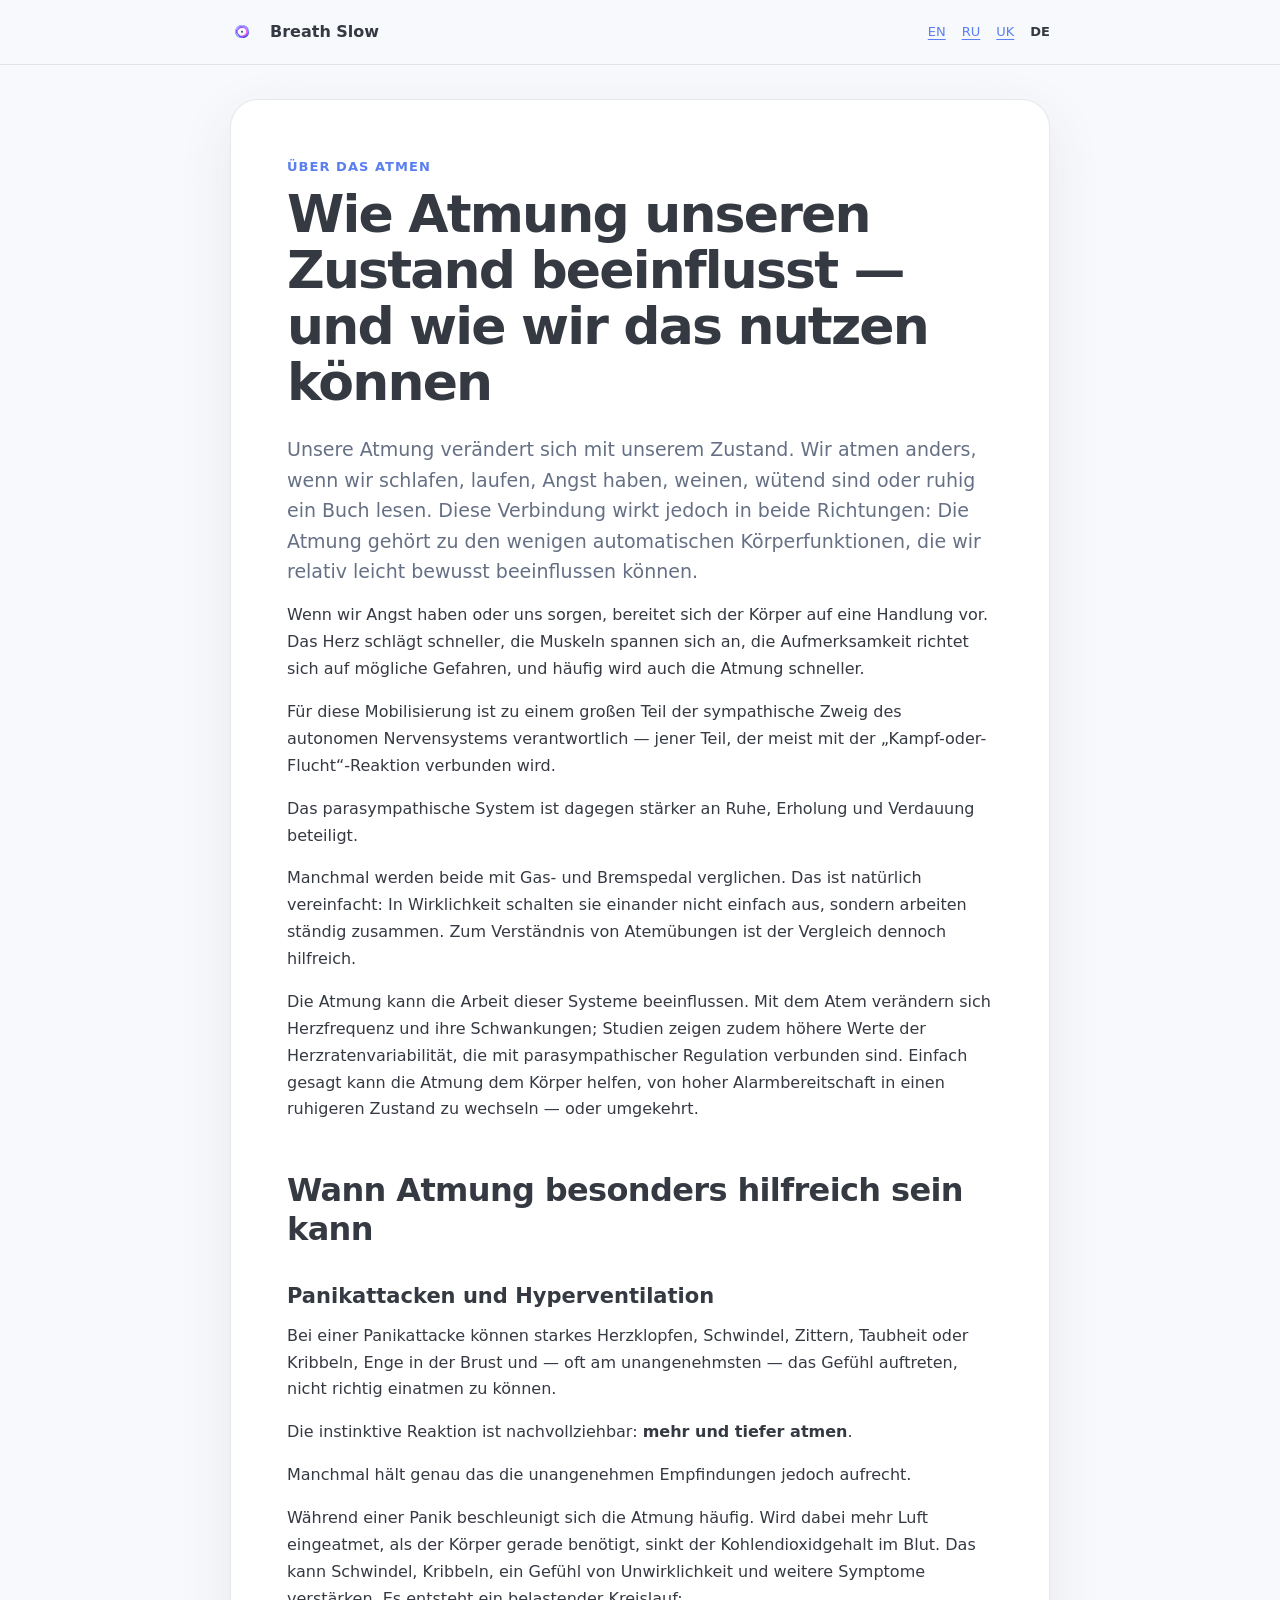
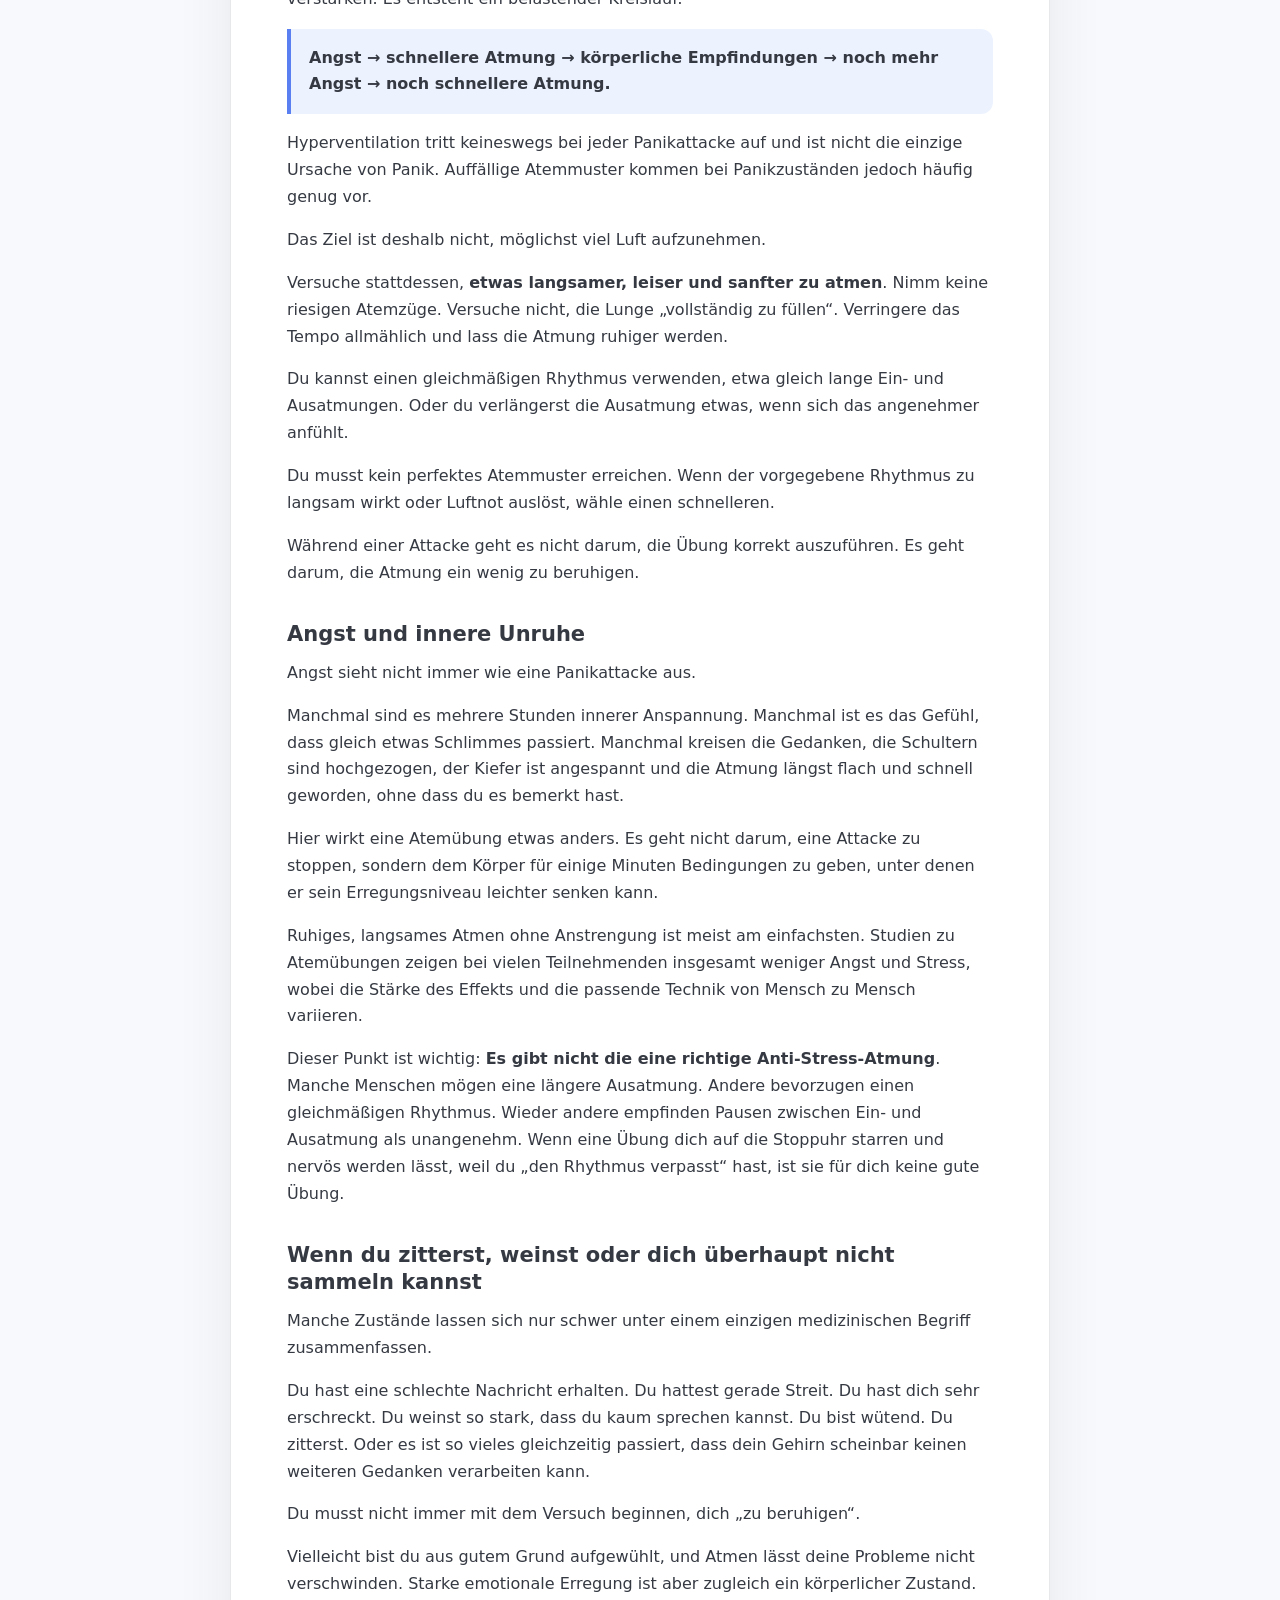
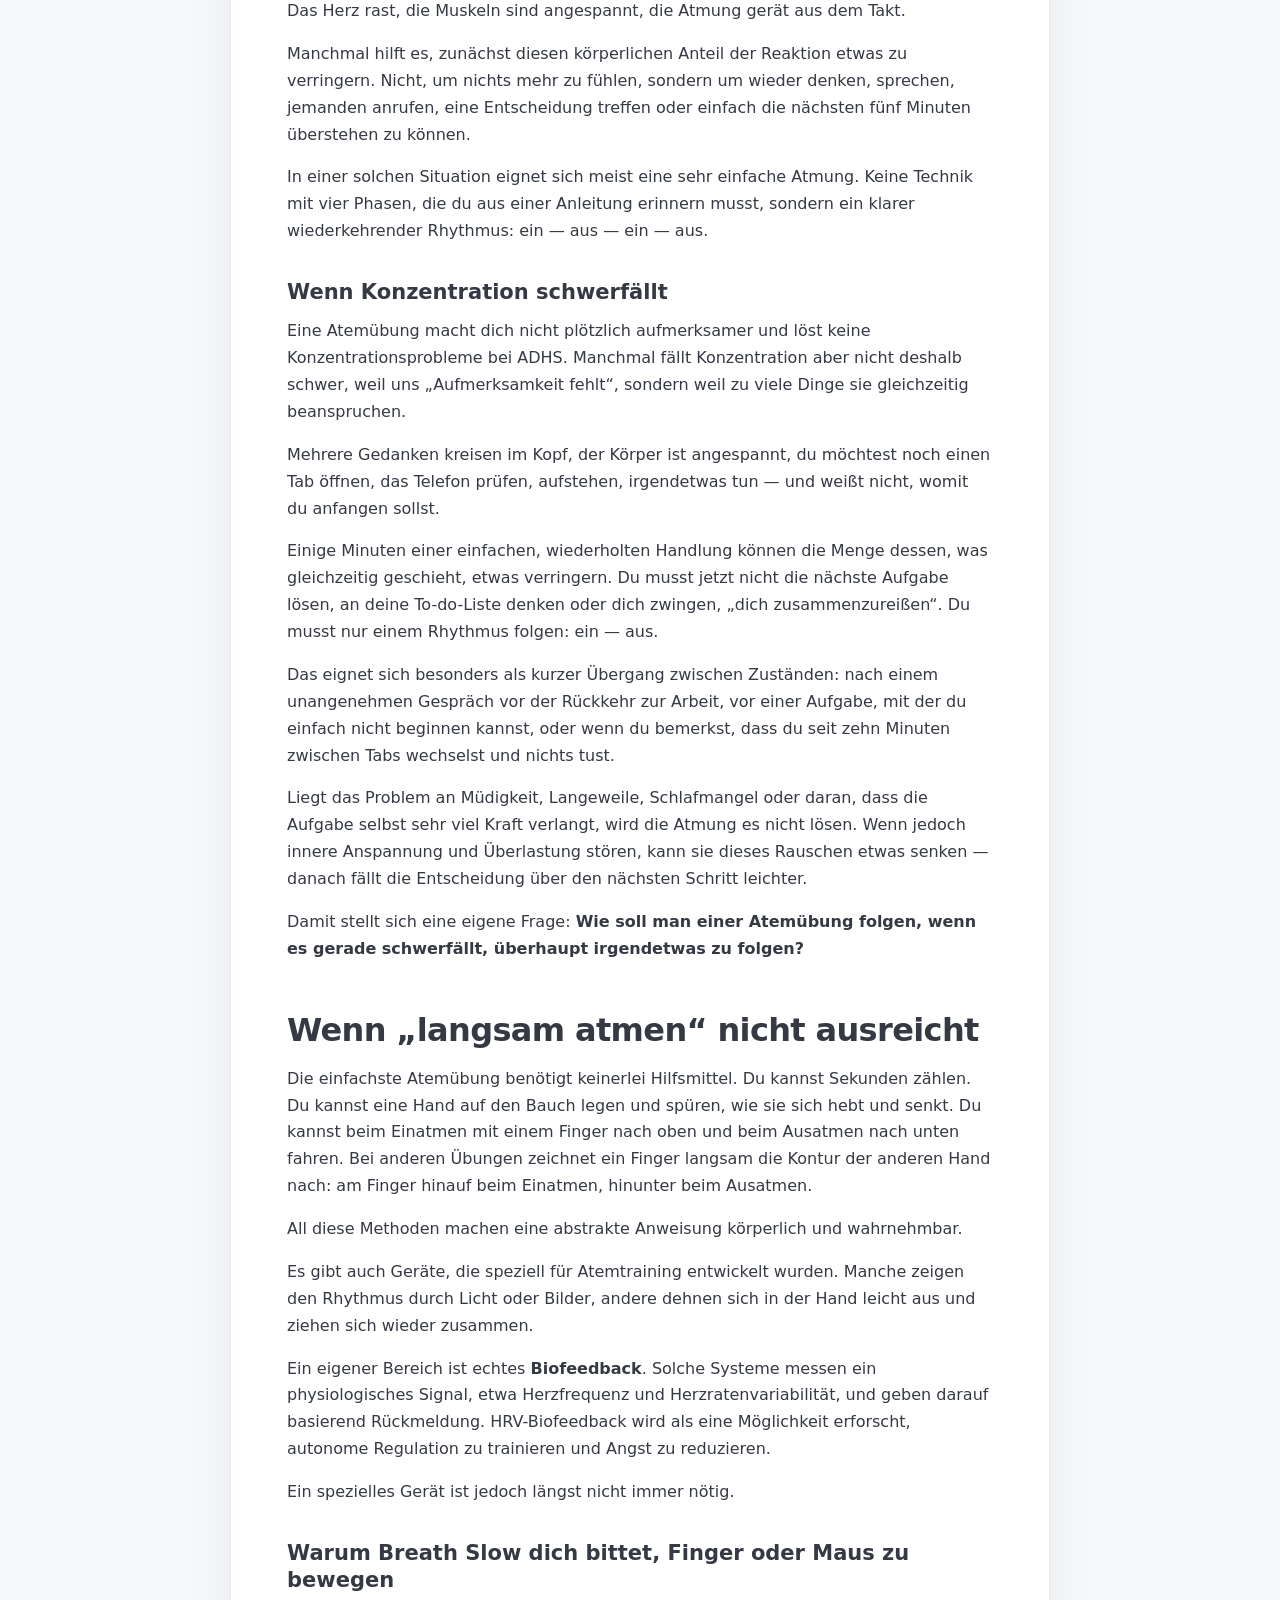
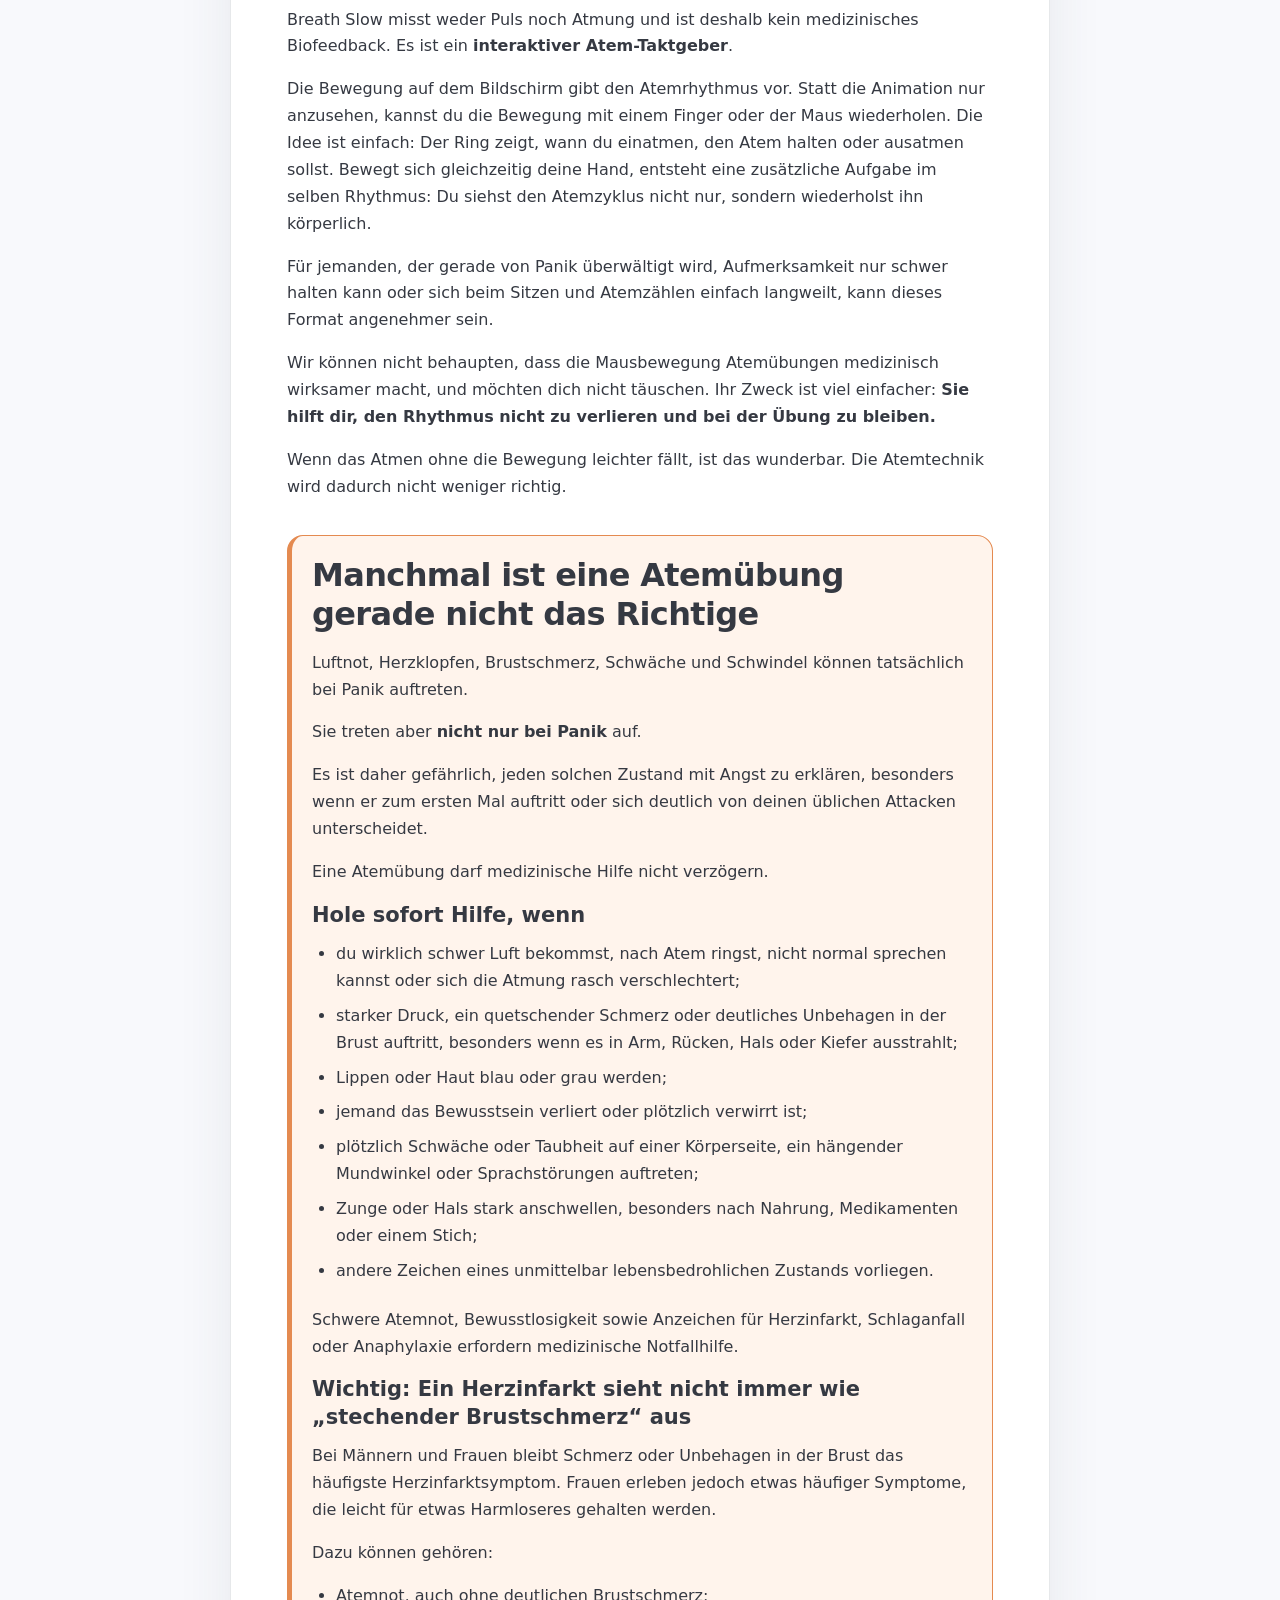
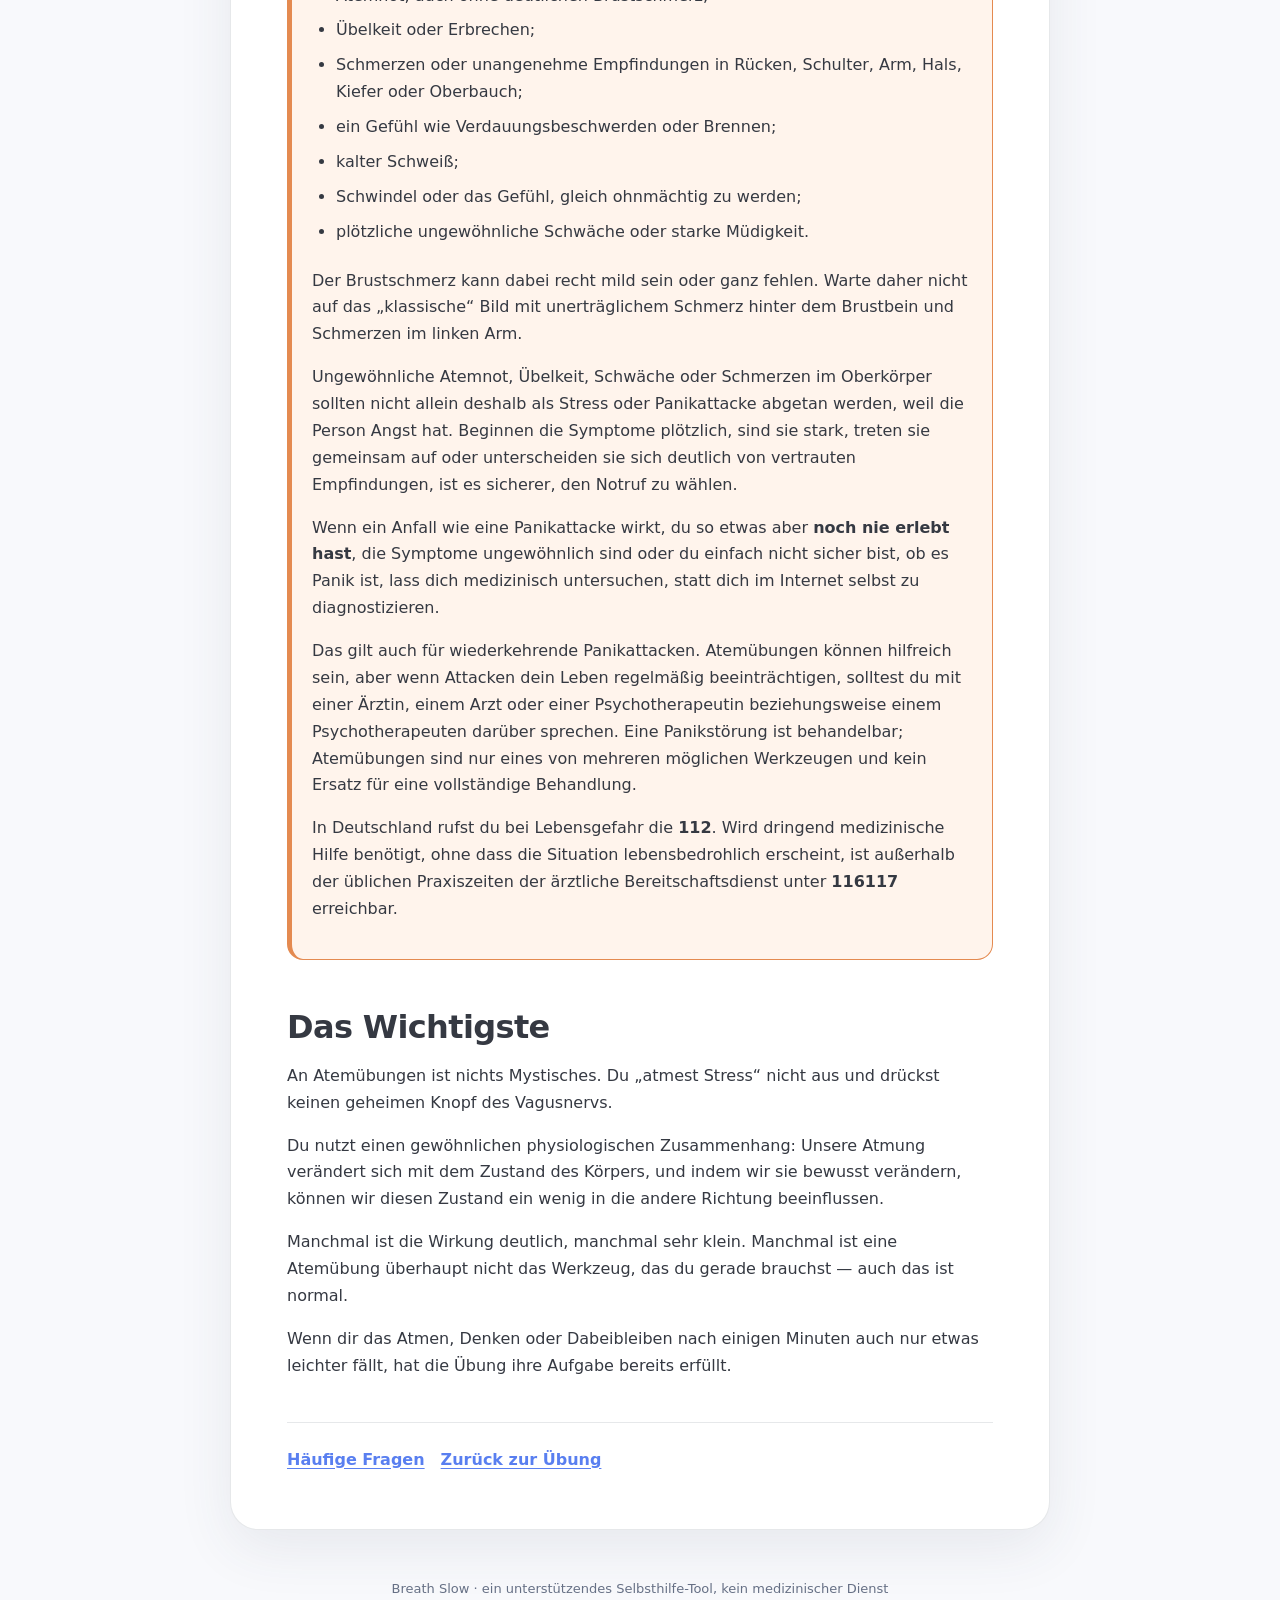
==== de/about-breathing.html @ 9dec1db3 "Release 1.01.03" ====
<!doctype html><html lang="de"><head><meta charset="utf-8"><meta name="viewport" content="width=device-width, initial-scale=1"><meta name="theme-color" content="#ffffff"><title>Über das Atmen — Breath Slow</title><meta name="description" content="Wie Atmung unseren Zustand beeinflusst, wann Atemübungen helfen können und wann medizinische Hilfe nötig ist."><link rel="stylesheet" href="../assets/css/content-pages.css?v=2"><link rel="icon" href="../favicon.ico" sizes="any"></head><body>
<header class="site-header"><div class="site-header-inner"><a class="brand" href="../"><img class="brand-mark" src="../icon.svg" alt="" width="24" height="24">Breath Slow</a><nav class="language-links" aria-label="Sprache"><a href="../eng/about-breathing.html">EN</a><a href="../ru/about-breathing.html">RU</a><a href="../uk/about-breathing.html">UK</a><a aria-current="page" href="./about-breathing.html">DE</a></nav></div></header>
<main class="article-shell"><p class="eyebrow">Über das Atmen</p><h1>Wie Atmung unseren Zustand beeinflusst — und wie wir das nutzen können</h1>
<p class="lead">Unsere Atmung verändert sich mit unserem Zustand. Wir atmen anders, wenn wir schlafen, laufen, Angst haben, weinen, wütend sind oder ruhig ein Buch lesen. Diese Verbindung wirkt jedoch in beide Richtungen: Die Atmung gehört zu den wenigen automatischen Körperfunktionen, die wir relativ leicht bewusst beeinflussen können.</p>
<p>Wenn wir Angst haben oder uns sorgen, bereitet sich der Körper auf eine Handlung vor. Das Herz schlägt schneller, die Muskeln spannen sich an, die Aufmerksamkeit richtet sich auf mögliche Gefahren, und häufig wird auch die Atmung schneller.</p><p>Für diese Mobilisierung ist zu einem großen Teil der sympathische Zweig des autonomen Nervensystems verantwortlich — jener Teil, der meist mit der „Kampf-oder-Flucht“-Reaktion verbunden wird.</p><p>Das parasympathische System ist dagegen stärker an Ruhe, Erholung und Verdauung beteiligt.</p><p>Manchmal werden beide mit Gas- und Bremspedal verglichen. Das ist natürlich vereinfacht: In Wirklichkeit schalten sie einander nicht einfach aus, sondern arbeiten ständig zusammen. Zum Verständnis von Atemübungen ist der Vergleich dennoch hilfreich.</p><p>Die Atmung kann die Arbeit dieser Systeme beeinflussen. Mit dem Atem verändern sich Herzfrequenz und ihre Schwankungen; Studien zeigen zudem höhere Werte der Herzratenvariabilität, die mit parasympathischer Regulation verbunden sind. Einfach gesagt kann die Atmung dem Körper helfen, von hoher Alarmbereitschaft in einen ruhigeren Zustand zu wechseln — oder umgekehrt.</p>
<h2>Wann Atmung besonders hilfreich sein kann</h2><h3>Panikattacken und Hyperventilation</h3>
<p>Bei einer Panikattacke können starkes Herzklopfen, Schwindel, Zittern, Taubheit oder Kribbeln, Enge in der Brust und — oft am unangenehmsten — das Gefühl auftreten, nicht richtig einatmen zu können.</p><p>Die instinktive Reaktion ist nachvollziehbar: <strong>mehr und tiefer atmen</strong>.</p><p>Manchmal hält genau das die unangenehmen Empfindungen jedoch aufrecht.</p><p>Während einer Panik beschleunigt sich die Atmung häufig. Wird dabei mehr Luft eingeatmet, als der Körper gerade benötigt, sinkt der Kohlendioxidgehalt im Blut. Das kann Schwindel, Kribbeln, ein Gefühl von Unwirklichkeit und weitere Symptome verstärken. Es entsteht ein belastender Kreislauf:</p><p class="cycle-note">Angst → schnellere Atmung → körperliche Empfindungen → noch mehr Angst → noch schnellere Atmung.</p><p>Hyperventilation tritt keineswegs bei jeder Panikattacke auf und ist nicht die einzige Ursache von Panik. Auffällige Atemmuster kommen bei Panikzuständen jedoch häufig genug vor.</p><p>Das Ziel ist deshalb nicht, möglichst viel Luft aufzunehmen.</p><p>Versuche stattdessen, <strong>etwas langsamer, leiser und sanfter zu atmen</strong>. Nimm keine riesigen Atemzüge. Versuche nicht, die Lunge „vollständig zu füllen“. Verringere das Tempo allmählich und lass die Atmung ruhiger werden.</p><p>Du kannst einen gleichmäßigen Rhythmus verwenden, etwa gleich lange Ein- und Ausatmungen. Oder du verlängerst die Ausatmung etwas, wenn sich das angenehmer anfühlt.</p><p>Du musst kein perfektes Atemmuster erreichen. Wenn der vorgegebene Rhythmus zu langsam wirkt oder Luftnot auslöst, wähle einen schnelleren.</p><p>Während einer Attacke geht es nicht darum, die Übung korrekt auszuführen. Es geht darum, die Atmung ein wenig zu beruhigen.</p>
<h3>Angst und innere Unruhe</h3><p>Angst sieht nicht immer wie eine Panikattacke aus.</p><p>Manchmal sind es mehrere Stunden innerer Anspannung. Manchmal ist es das Gefühl, dass gleich etwas Schlimmes passiert. Manchmal kreisen die Gedanken, die Schultern sind hochgezogen, der Kiefer ist angespannt und die Atmung längst flach und schnell geworden, ohne dass du es bemerkt hast.</p><p>Hier wirkt eine Atemübung etwas anders. Es geht nicht darum, eine Attacke zu stoppen, sondern dem Körper für einige Minuten Bedingungen zu geben, unter denen er sein Erregungsniveau leichter senken kann.</p><p>Ruhiges, langsames Atmen ohne Anstrengung ist meist am einfachsten. Studien zu Atemübungen zeigen bei vielen Teilnehmenden insgesamt weniger Angst und Stress, wobei die Stärke des Effekts und die passende Technik von Mensch zu Mensch variieren.</p><p>Dieser Punkt ist wichtig: <strong>Es gibt nicht die eine richtige Anti-Stress-Atmung</strong>. Manche Menschen mögen eine längere Ausatmung. Andere bevorzugen einen gleichmäßigen Rhythmus. Wieder andere empfinden Pausen zwischen Ein- und Ausatmung als unangenehm. Wenn eine Übung dich auf die Stoppuhr starren und nervös werden lässt, weil du „den Rhythmus verpasst“ hast, ist sie für dich keine gute Übung.</p>
<h3>Wenn du zitterst, weinst oder dich überhaupt nicht sammeln kannst</h3><p>Manche Zustände lassen sich nur schwer unter einem einzigen medizinischen Begriff zusammenfassen.</p><p>Du hast eine schlechte Nachricht erhalten. Du hattest gerade Streit. Du hast dich sehr erschreckt. Du weinst so stark, dass du kaum sprechen kannst. Du bist wütend. Du zitterst. Oder es ist so vieles gleichzeitig passiert, dass dein Gehirn scheinbar keinen weiteren Gedanken verarbeiten kann.</p><p>Du musst nicht immer mit dem Versuch beginnen, dich „zu beruhigen“.</p><p>Vielleicht bist du aus gutem Grund aufgewühlt, und Atmen lässt deine Probleme nicht verschwinden. Starke emotionale Erregung ist aber zugleich ein körperlicher Zustand. Das Herz rast, die Muskeln sind angespannt, die Atmung gerät aus dem Takt.</p><p>Manchmal hilft es, zunächst diesen körperlichen Anteil der Reaktion etwas zu verringern. Nicht, um nichts mehr zu fühlen, sondern um wieder denken, sprechen, jemanden anrufen, eine Entscheidung treffen oder einfach die nächsten fünf Minuten überstehen zu können.</p><p>In einer solchen Situation eignet sich meist eine sehr einfache Atmung. Keine Technik mit vier Phasen, die du aus einer Anleitung erinnern musst, sondern ein klarer wiederkehrender Rhythmus: ein — aus — ein — aus.</p>
<h3>Wenn Konzentration schwerfällt</h3><p>Eine Atemübung macht dich nicht plötzlich aufmerksamer und löst keine Konzentrationsprobleme bei ADHS. Manchmal fällt Konzentration aber nicht deshalb schwer, weil uns „Aufmerksamkeit fehlt“, sondern weil zu viele Dinge sie gleichzeitig beanspruchen.</p><p>Mehrere Gedanken kreisen im Kopf, der Körper ist angespannt, du möchtest noch einen Tab öffnen, das Telefon prüfen, aufstehen, irgendetwas tun — und weißt nicht, womit du anfangen sollst.</p><p>Einige Minuten einer einfachen, wiederholten Handlung können die Menge dessen, was gleichzeitig geschieht, etwas verringern. Du musst jetzt nicht die nächste Aufgabe lösen, an deine To-do-Liste denken oder dich zwingen, „dich zusammenzureißen“. Du musst nur einem Rhythmus folgen: ein — aus.</p><p>Das eignet sich besonders als kurzer Übergang zwischen Zuständen: nach einem unangenehmen Gespräch vor der Rückkehr zur Arbeit, vor einer Aufgabe, mit der du einfach nicht beginnen kannst, oder wenn du bemerkst, dass du seit zehn Minuten zwischen Tabs wechselst und nichts tust.</p><p>Liegt das Problem an Müdigkeit, Langeweile, Schlafmangel oder daran, dass die Aufgabe selbst sehr viel Kraft verlangt, wird die Atmung es nicht lösen. Wenn jedoch innere Anspannung und Überlastung stören, kann sie dieses Rauschen etwas senken — danach fällt die Entscheidung über den nächsten Schritt leichter.</p><p>Damit stellt sich eine eigene Frage: <strong>Wie soll man einer Atemübung folgen, wenn es gerade schwerfällt, überhaupt irgendetwas zu folgen?</strong></p>
<h2>Wenn „langsam atmen“ nicht ausreicht</h2><p>Die einfachste Atemübung benötigt keinerlei Hilfsmittel. Du kannst Sekunden zählen. Du kannst eine Hand auf den Bauch legen und spüren, wie sie sich hebt und senkt. Du kannst beim Einatmen mit einem Finger nach oben und beim Ausatmen nach unten fahren. Bei anderen Übungen zeichnet ein Finger langsam die Kontur der anderen Hand nach: am Finger hinauf beim Einatmen, hinunter beim Ausatmen.</p><p>All diese Methoden machen eine abstrakte Anweisung körperlich und wahrnehmbar.</p><p>Es gibt auch Geräte, die speziell für Atemtraining entwickelt wurden. Manche zeigen den Rhythmus durch Licht oder Bilder, andere dehnen sich in der Hand leicht aus und ziehen sich wieder zusammen.</p><p>Ein eigener Bereich ist echtes <strong>Biofeedback</strong>. Solche Systeme messen ein physiologisches Signal, etwa Herzfrequenz und Herzratenvariabilität, und geben darauf basierend Rückmeldung. HRV-Biofeedback wird als eine Möglichkeit erforscht, autonome Regulation zu trainieren und Angst zu reduzieren.</p><p>Ein spezielles Gerät ist jedoch längst nicht immer nötig.</p>
<h3>Warum Breath Slow dich bittet, Finger oder Maus zu bewegen</h3><p>Breath Slow misst weder Puls noch Atmung und ist deshalb kein medizinisches Biofeedback. Es ist ein <strong>interaktiver Atem-Taktgeber</strong>.</p><p>Die Bewegung auf dem Bildschirm gibt den Atemrhythmus vor. Statt die Animation nur anzusehen, kannst du die Bewegung mit einem Finger oder der Maus wiederholen. Die Idee ist einfach: Der Ring zeigt, wann du einatmen, den Atem halten oder ausatmen sollst. Bewegt sich gleichzeitig deine Hand, entsteht eine zusätzliche Aufgabe im selben Rhythmus: Du siehst den Atemzyklus nicht nur, sondern wiederholst ihn körperlich.</p><p>Für jemanden, der gerade von Panik überwältigt wird, Aufmerksamkeit nur schwer halten kann oder sich beim Sitzen und Atemzählen einfach langweilt, kann dieses Format angenehmer sein.</p><p>Wir können nicht behaupten, dass die Mausbewegung Atemübungen medizinisch wirksamer macht, und möchten dich nicht täuschen. Ihr Zweck ist viel einfacher: <strong>Sie hilft dir, den Rhythmus nicht zu verlieren und bei der Übung zu bleiben.</strong></p><p>Wenn das Atmen ohne die Bewegung leichter fällt, ist das wunderbar. Die Atemtechnik wird dadurch nicht weniger richtig.</p>
<section class="safety-note"><h2>Manchmal ist eine Atemübung gerade nicht das Richtige</h2><p>Luftnot, Herzklopfen, Brustschmerz, Schwäche und Schwindel können tatsächlich bei Panik auftreten.</p><p>Sie treten aber <strong>nicht nur bei Panik</strong> auf.</p><p>Es ist daher gefährlich, jeden solchen Zustand mit Angst zu erklären, besonders wenn er zum ersten Mal auftritt oder sich deutlich von deinen üblichen Attacken unterscheidet.</p><p>Eine Atemübung darf medizinische Hilfe nicht verzögern.</p><h3>Hole sofort Hilfe, wenn</h3><ul><li>du wirklich schwer Luft bekommst, nach Atem ringst, nicht normal sprechen kannst oder sich die Atmung rasch verschlechtert;</li><li>starker Druck, ein quetschender Schmerz oder deutliches Unbehagen in der Brust auftritt, besonders wenn es in Arm, Rücken, Hals oder Kiefer ausstrahlt;</li><li>Lippen oder Haut blau oder grau werden;</li><li>jemand das Bewusstsein verliert oder plötzlich verwirrt ist;</li><li>plötzlich Schwäche oder Taubheit auf einer Körperseite, ein hängender Mundwinkel oder Sprachstörungen auftreten;</li><li>Zunge oder Hals stark anschwellen, besonders nach Nahrung, Medikamenten oder einem Stich;</li><li>andere Zeichen eines unmittelbar lebensbedrohlichen Zustands vorliegen.</li></ul><p>Schwere Atemnot, Bewusstlosigkeit sowie Anzeichen für Herzinfarkt, Schlaganfall oder Anaphylaxie erfordern medizinische Notfallhilfe.</p><h3>Wichtig: Ein Herzinfarkt sieht nicht immer wie „stechender Brustschmerz“ aus</h3><p>Bei Männern und Frauen bleibt Schmerz oder Unbehagen in der Brust das häufigste Herzinfarktsymptom. Frauen erleben jedoch etwas häufiger Symptome, die leicht für etwas Harmloseres gehalten werden.</p><p>Dazu können gehören:</p><ul><li>Atemnot, auch ohne deutlichen Brustschmerz;</li><li>Übelkeit oder Erbrechen;</li><li>Schmerzen oder unangenehme Empfindungen in Rücken, Schulter, Arm, Hals, Kiefer oder Oberbauch;</li><li>ein Gefühl wie Verdauungsbeschwerden oder Brennen;</li><li>kalter Schweiß;</li><li>Schwindel oder das Gefühl, gleich ohnmächtig zu werden;</li><li>plötzliche ungewöhnliche Schwäche oder starke Müdigkeit.</li></ul><p>Der Brustschmerz kann dabei recht mild sein oder ganz fehlen. Warte daher nicht auf das „klassische“ Bild mit unerträglichem Schmerz hinter dem Brustbein und Schmerzen im linken Arm.</p><p>Ungewöhnliche Atemnot, Übelkeit, Schwäche oder Schmerzen im Oberkörper sollten nicht allein deshalb als Stress oder Panikattacke abgetan werden, weil die Person Angst hat. Beginnen die Symptome plötzlich, sind sie stark, treten sie gemeinsam auf oder unterscheiden sie sich deutlich von vertrauten Empfindungen, ist es sicherer, den Notruf zu wählen.</p><p>Wenn ein Anfall wie eine Panikattacke wirkt, du so etwas aber <strong>noch nie erlebt hast</strong>, die Symptome ungewöhnlich sind oder du einfach nicht sicher bist, ob es Panik ist, lass dich medizinisch untersuchen, statt dich im Internet selbst zu diagnostizieren.</p><p>Das gilt auch für wiederkehrende Panikattacken. Atemübungen können hilfreich sein, aber wenn Attacken dein Leben regelmäßig beeinträchtigen, solltest du mit einer Ärztin, einem Arzt oder einer Psychotherapeutin beziehungsweise einem Psychotherapeuten darüber sprechen. Eine Panikstörung ist behandelbar; Atemübungen sind nur eines von mehreren möglichen Werkzeugen und kein Ersatz für eine vollständige Behandlung.</p><p>In Deutschland rufst du bei Lebensgefahr die <strong>112</strong>. Wird dringend medizinische Hilfe benötigt, ohne dass die Situation lebensbedrohlich erscheint, ist außerhalb der üblichen Praxiszeiten der ärztliche Bereitschaftsdienst unter <strong>116117</strong> erreichbar.</p></section>
<h2>Das Wichtigste</h2><p>An Atemübungen ist nichts Mystisches. Du „atmest Stress“ nicht aus und drückst keinen geheimen Knopf des Vagusnervs.</p><p>Du nutzt einen gewöhnlichen physiologischen Zusammenhang: Unsere Atmung verändert sich mit dem Zustand des Körpers, und indem wir sie bewusst verändern, können wir diesen Zustand ein wenig in die andere Richtung beeinflussen.</p><p>Manchmal ist die Wirkung deutlich, manchmal sehr klein. Manchmal ist eine Atemübung überhaupt nicht das Werkzeug, das du gerade brauchst — auch das ist normal.</p><p>Wenn dir das Atmen, Denken oder Dabeibleiben nach einigen Minuten auch nur etwas leichter fällt, hat die Übung ihre Aufgabe bereits erfüllt.</p><nav class="article-nav" aria-label="Weitere Seiten"><a href="./faq.html">Häufige Fragen</a><a href="../">Zurück zur Übung</a></nav></main><footer class="site-footer">Breath Slow · ein unterstützendes Selbsthilfe-Tool, kein medizinischer Dienst</footer></body></html>
---- assets/css/content-pages.css ----
:root {
  color-scheme: light dark;
  --page-bg: #f8f9fc;
  --surface: #ffffff;
  --text: #353942;
  --muted: #667085;
  --border: rgba(55, 65, 81, 0.12);
  --accent: #597ff0;
  --accent-soft: #edf2ff;
  --warning-bg: #fff4ec;
  --warning-border: #e48a50;
  --shadow: 0 18px 55px rgba(50, 62, 90, 0.09);
}

@media (prefers-color-scheme: dark) {
  :root {
    --page-bg: #10141d;
    --surface: #181f2c;
    --text: #e7ebf4;
    --muted: #b9c2d5;
    --border: rgba(255, 255, 255, 0.11);
    --accent: #8ca9ff;
    --accent-soft: #202c48;
    --warning-bg: #30231f;
    --warning-border: #e39a6b;
    --shadow: 0 18px 55px rgba(0, 0, 0, 0.24);
  }
}

* { box-sizing: border-box; }

html { scroll-behavior: smooth; }

body {
  margin: 0;
  background: var(--page-bg);
  color: var(--text);
  font-family: system-ui, -apple-system, BlinkMacSystemFont, "Segoe UI", sans-serif;
  line-height: 1.68;
}

a { color: var(--accent); text-underline-offset: 3px; }
a:hover { text-decoration-thickness: 2px; }

.site-header {
  position: sticky;
  top: 0;
  z-index: 2;
  border-bottom: 1px solid var(--border);
  background: color-mix(in srgb, var(--page-bg) 90%, transparent);
  backdrop-filter: blur(14px);
}

.site-header-inner,
.article-shell,
.site-footer {
  width: min(820px, calc(100% - 32px));
  margin-inline: auto;
}

.site-header-inner {
  min-height: 64px;
  display: flex;
  align-items: center;
  justify-content: space-between;
  gap: 20px;
}

.brand,
.language-links,
.article-nav {
  display: flex;
  align-items: center;
  flex-wrap: wrap;
  gap: 10px 16px;
}

.brand { color: var(--text); font-weight: 700; text-decoration: none; }
.brand-mark { width: 24px; height: 24px; display: block; border-radius: 50%; }
.language-links { justify-content: flex-end; font-size: 13px; }
.language-links a[aria-current="page"] { color: var(--text); font-weight: 700; text-decoration: none; }

.article-shell {
  margin-block: 34px 48px;
  padding: clamp(24px, 5vw, 56px);
  border: 1px solid var(--border);
  border-radius: 28px;
  background: var(--surface);
  box-shadow: var(--shadow);
}

.eyebrow { margin: 0 0 8px; color: var(--accent); font-size: 13px; font-weight: 700; letter-spacing: .08em; text-transform: uppercase; }
h1 { margin: 0 0 24px; font-size: clamp(32px, 6vw, 52px); line-height: 1.08; letter-spacing: -.035em; }
h2 { margin: 48px 0 16px; font-size: clamp(24px, 4vw, 32px); line-height: 1.22; letter-spacing: -.02em; }
h3 { margin: 34px 0 12px; font-size: 21px; line-height: 1.3; }
p { margin: 0 0 16px; }
ul { margin: 12px 0 22px; padding-left: 24px; }
li { margin: 8px 0; }
strong { color: var(--text); }

.lead { color: var(--muted); font-size: 19px; line-height: 1.6; }
.cycle-note { padding: 16px 18px; border-left: 4px solid var(--accent); border-radius: 0 12px 12px 0; background: var(--accent-soft); font-weight: 650; }
.safety-note { margin-block: 34px; padding: 20px; border: 1px solid var(--warning-border); border-left-width: 5px; border-radius: 16px; background: var(--warning-bg); }
.safety-note h2, .safety-note h3 { margin-top: 0; }
.faq-item { padding-block: 4px 18px; border-bottom: 1px solid var(--border); }
.faq-item:last-child { border-bottom: 0; }
.article-nav { margin-top: 42px; padding-top: 24px; border-top: 1px solid var(--border); }
.article-nav a { font-weight: 600; }
.site-footer { padding-bottom: 36px; color: var(--muted); font-size: 13px; text-align: center; }

@media (max-width: 560px) {
  .site-header-inner { align-items: flex-start; flex-direction: column; padding-block: 12px; }
  .language-links { justify-content: flex-start; }
  .article-shell { width: 100%; margin-top: 0; border-inline: 0; border-radius: 0; box-shadow: none; }
  .lead { font-size: 17px; }
}

@media (prefers-reduced-motion: reduce) {
  html { scroll-behavior: auto; }
}
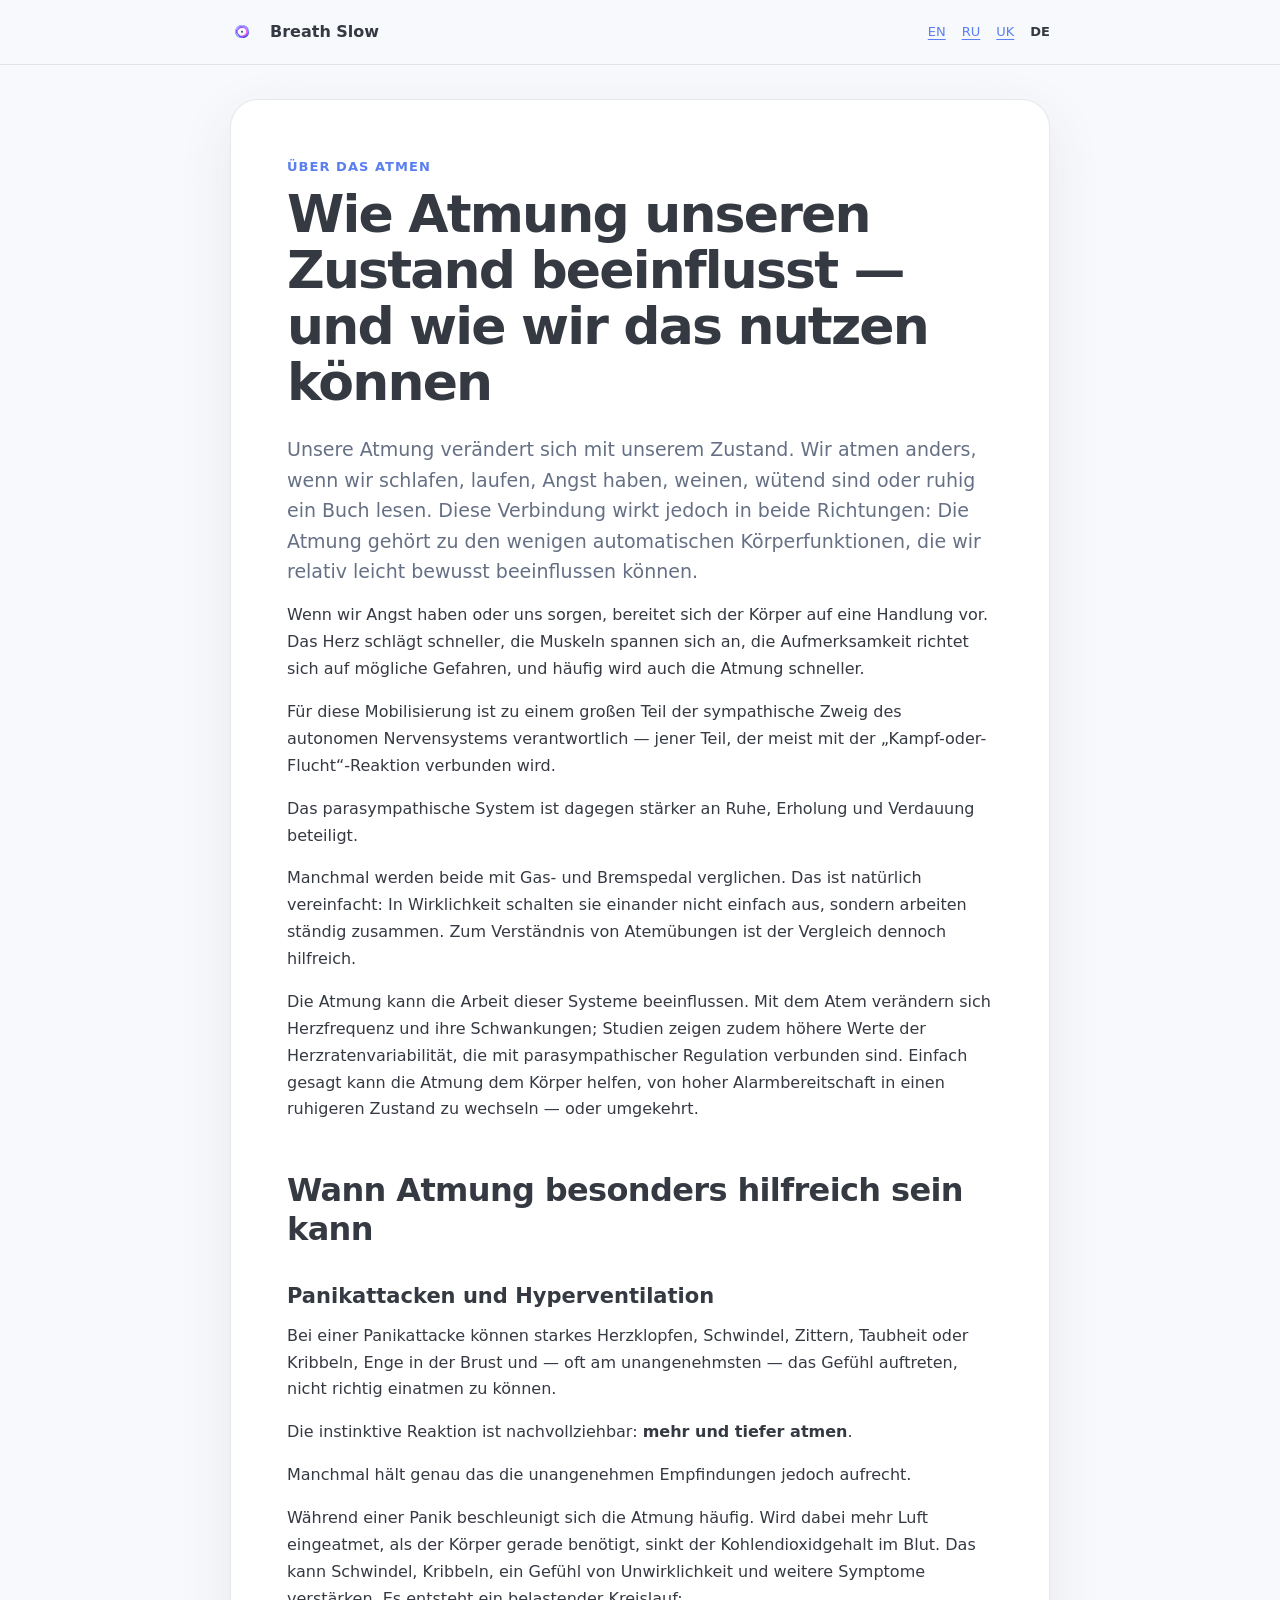
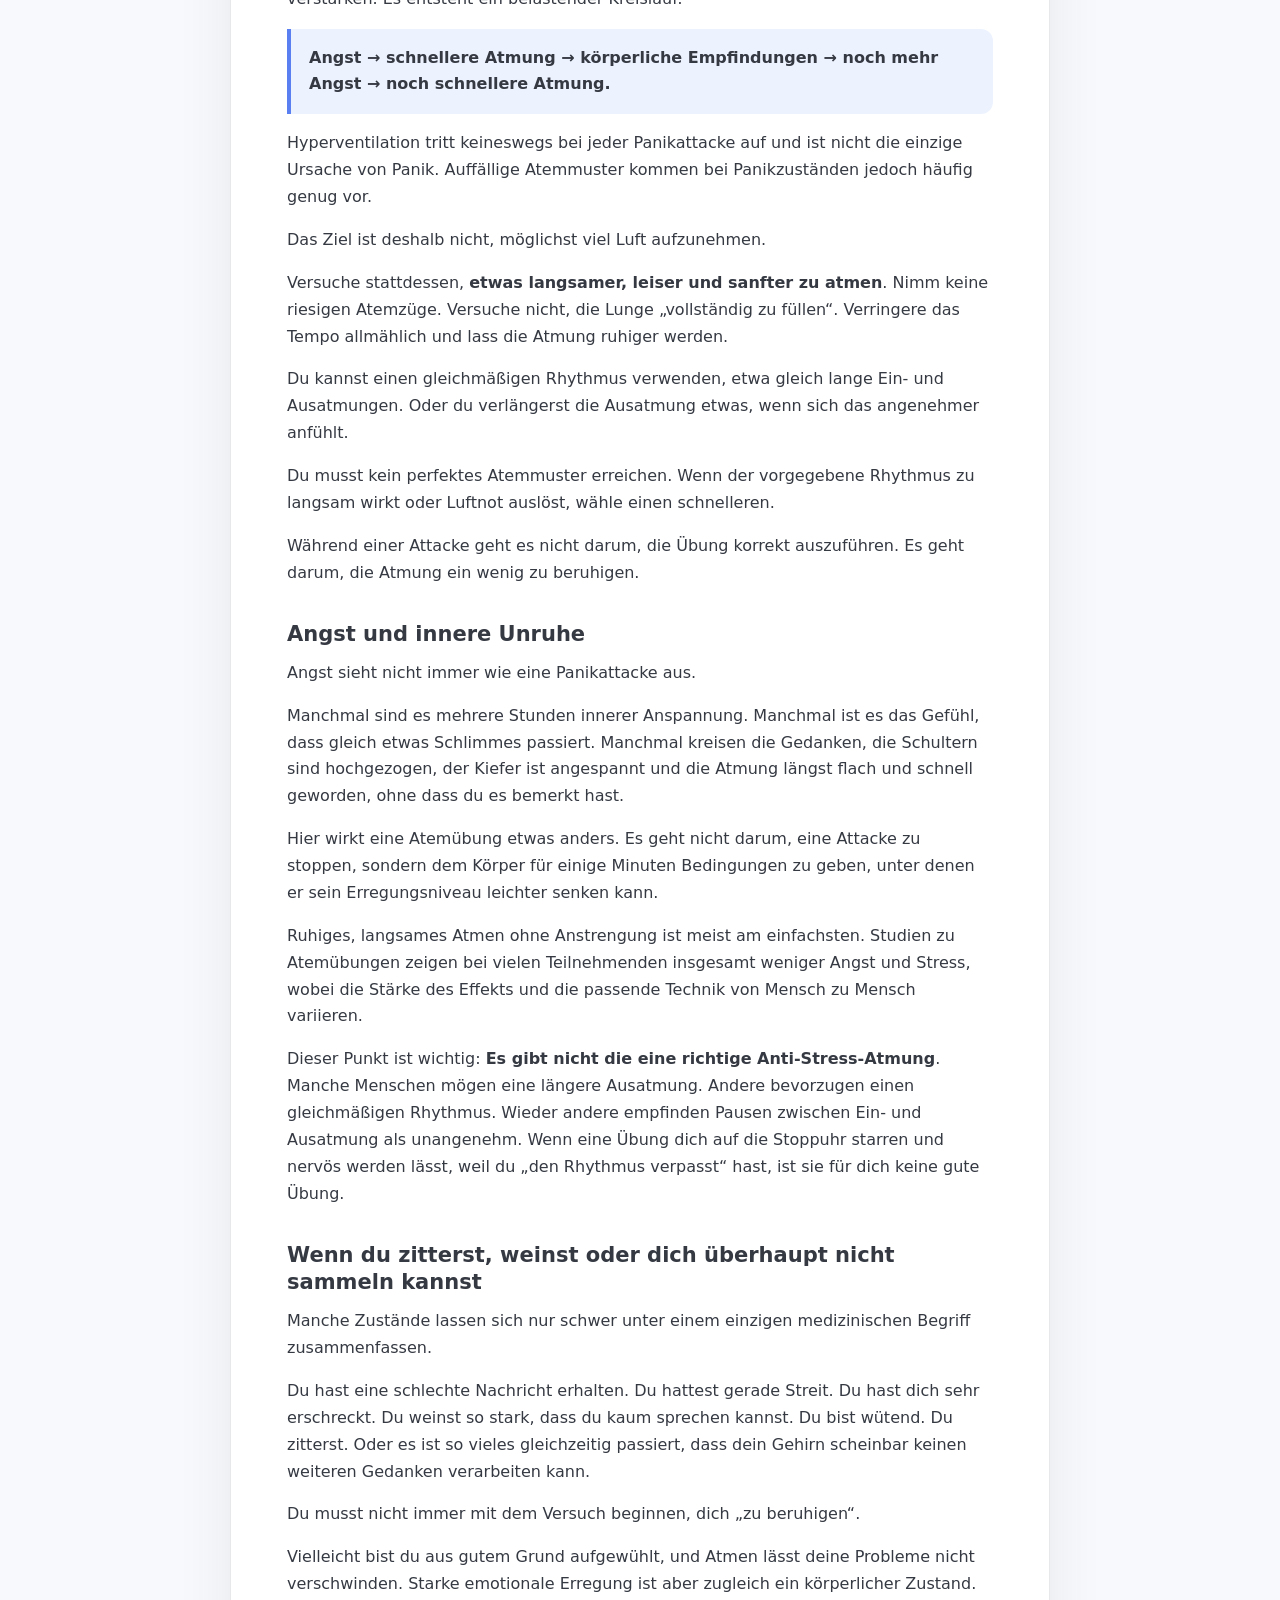
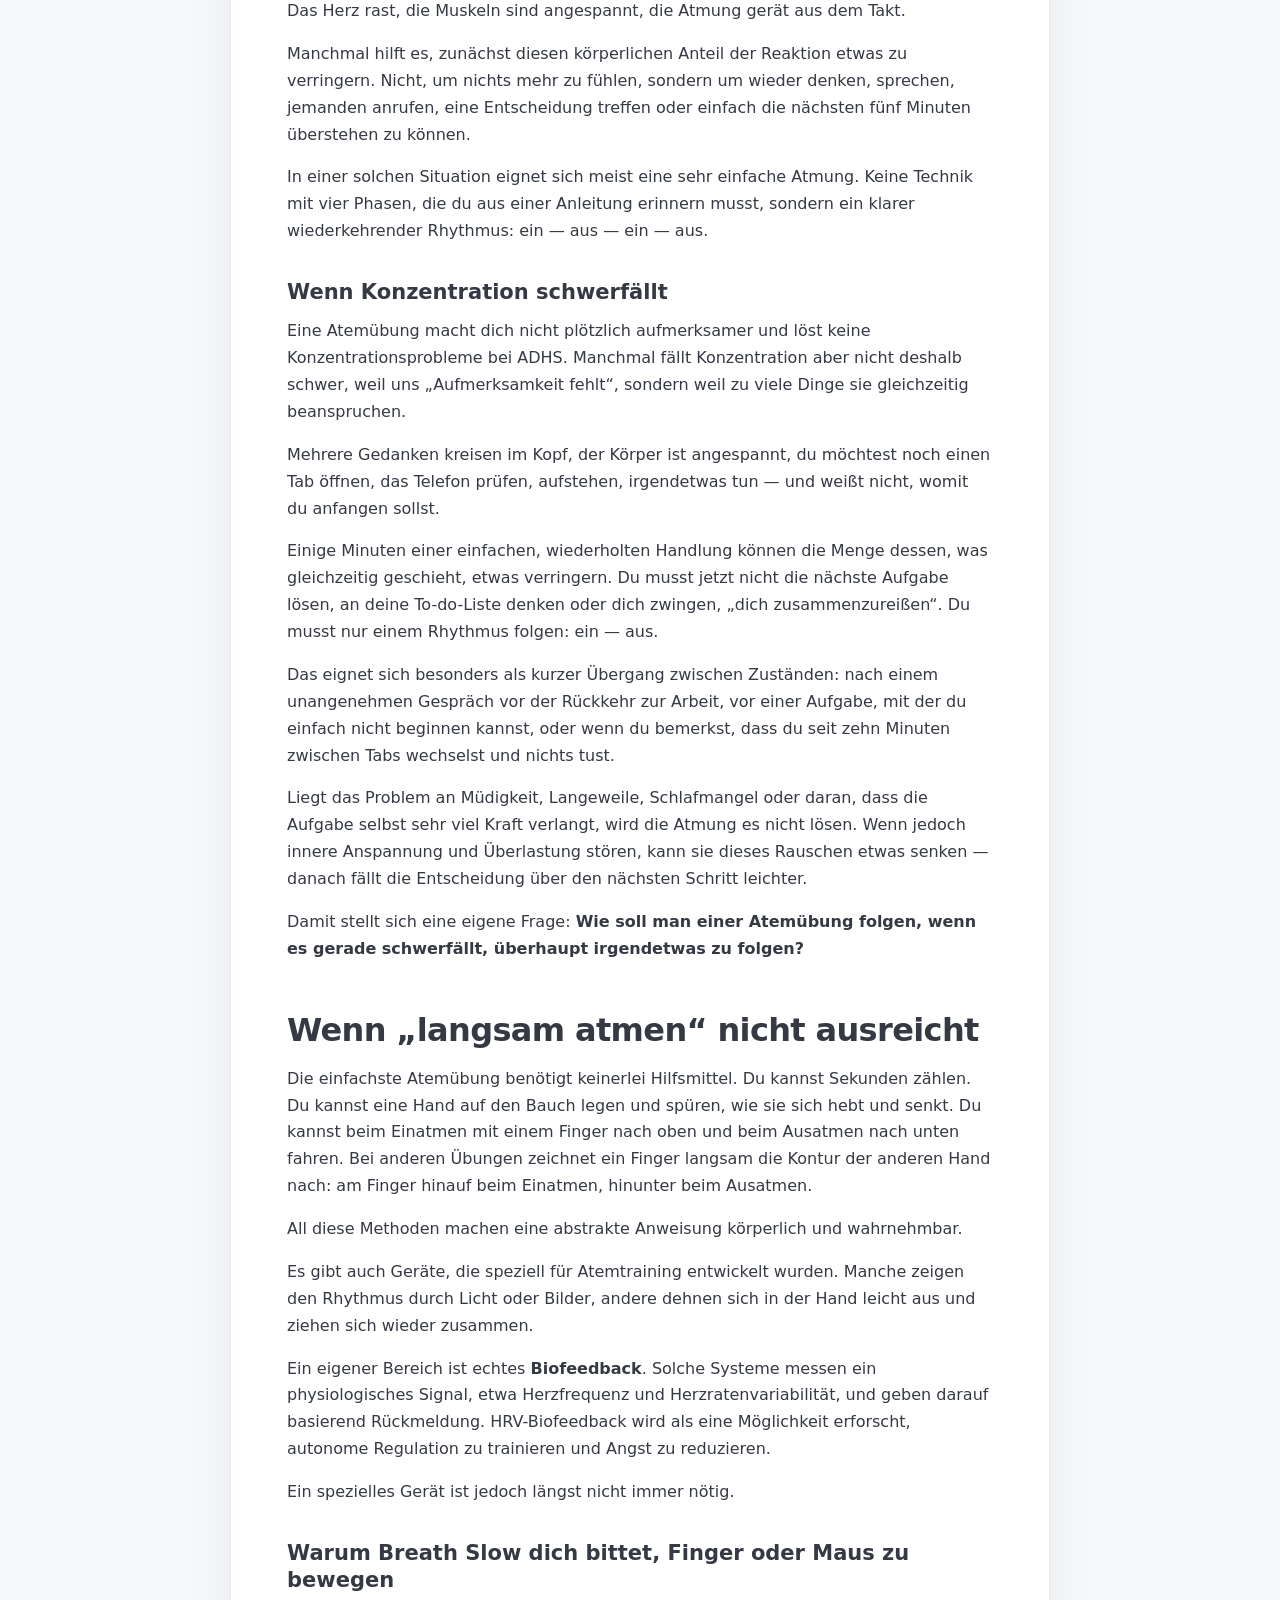
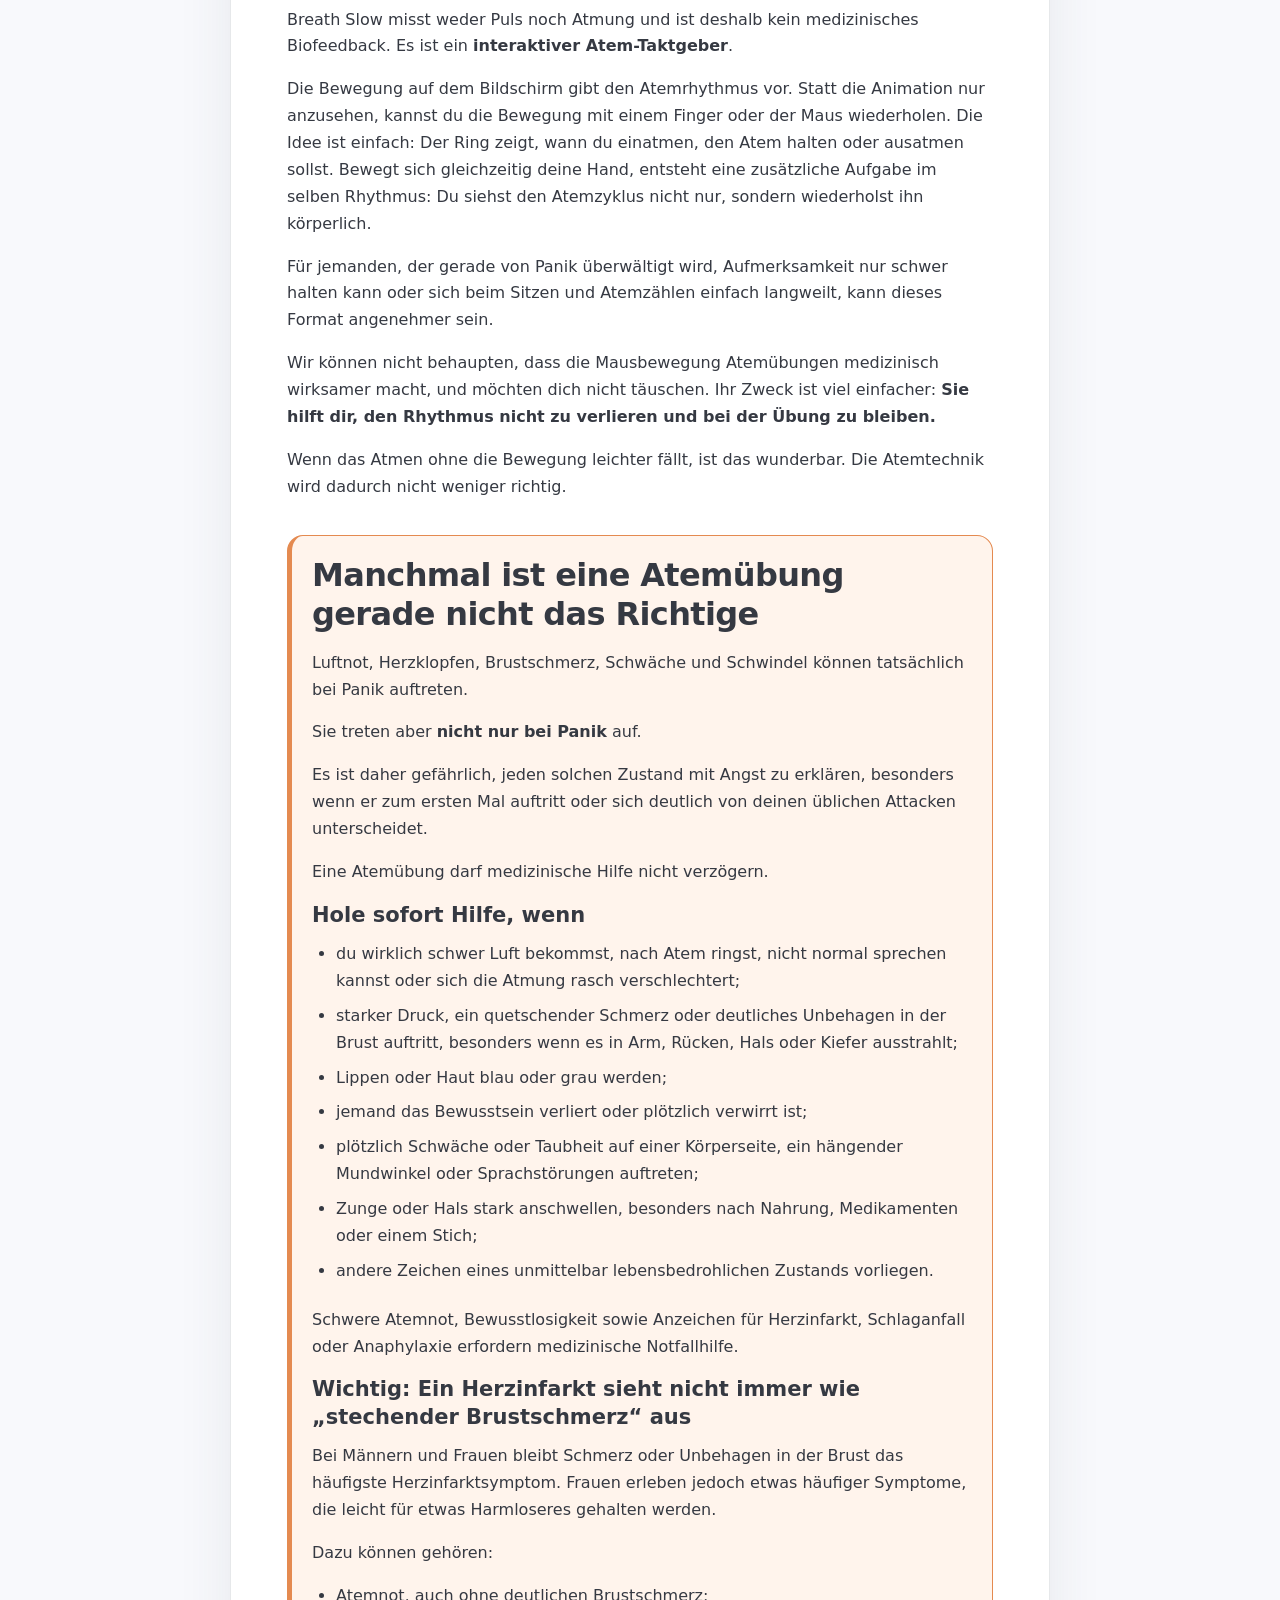
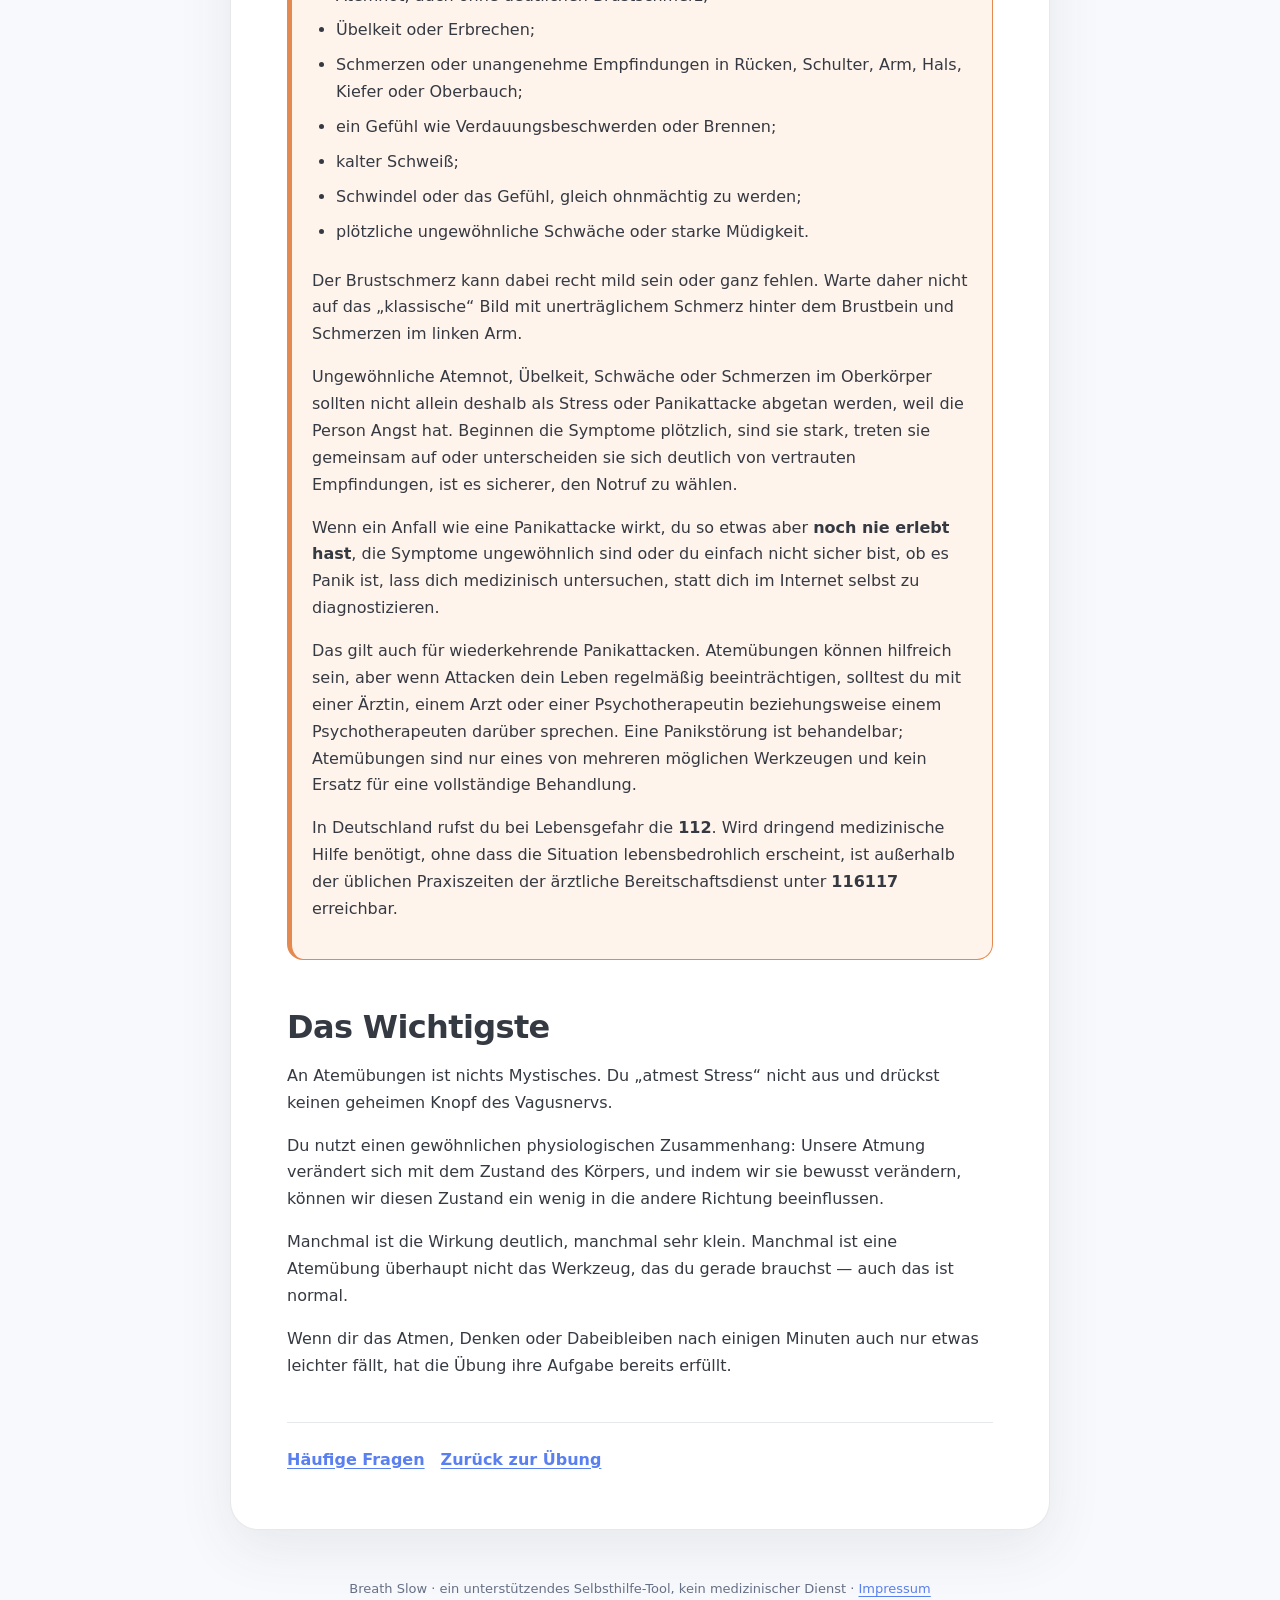
==== commit 4d7fef5c: "Add Impressum page and sitewide links" ====
--- a/de/about-breathing.html
+++ b/de/about-breathing.html
@@ -1,4 +1,4 @@
-<!doctype html><html lang="de"><head><meta charset="utf-8"><meta name="viewport" content="width=device-width, initial-scale=1"><meta name="theme-color" content="#ffffff"><title>Über das Atmen — Breath Slow</title><meta name="description" content="Wie Atmung unseren Zustand beeinflusst, wann Atemübungen helfen können und wann medizinische Hilfe nötig ist."><link rel="stylesheet" href="../assets/css/content-pages.css?v=2"><link rel="icon" href="../favicon.ico" sizes="any"></head><body>
+<!doctype html><html lang="de"><head><meta charset="utf-8"><meta name="viewport" content="width=device-width, initial-scale=1"><meta name="theme-color" content="#ffffff"><title>Über das Atmen — Breath Slow</title><meta name="description" content="Wie Atmung unseren Zustand beeinflusst, wann Atemübungen helfen können und wann medizinische Hilfe nötig ist."><link rel="stylesheet" href="../assets/css/content-pages.css?v=3"><link rel="icon" href="../favicon.ico" sizes="any"></head><body>
 <header class="site-header"><div class="site-header-inner"><a class="brand" href="../"><img class="brand-mark" src="../icon.svg" alt="" width="24" height="24">Breath Slow</a><nav class="language-links" aria-label="Sprache"><a href="../eng/about-breathing.html">EN</a><a href="../ru/about-breathing.html">RU</a><a href="../uk/about-breathing.html">UK</a><a aria-current="page" href="./about-breathing.html">DE</a></nav></div></header>
 <main class="article-shell"><p class="eyebrow">Über das Atmen</p><h1>Wie Atmung unseren Zustand beeinflusst — und wie wir das nutzen können</h1>
 <p class="lead">Unsere Atmung verändert sich mit unserem Zustand. Wir atmen anders, wenn wir schlafen, laufen, Angst haben, weinen, wütend sind oder ruhig ein Buch lesen. Diese Verbindung wirkt jedoch in beide Richtungen: Die Atmung gehört zu den wenigen automatischen Körperfunktionen, die wir relativ leicht bewusst beeinflussen können.</p>
@@ -11,4 +11,4 @@
 <h2>Wenn „langsam atmen“ nicht ausreicht</h2><p>Die einfachste Atemübung benötigt keinerlei Hilfsmittel. Du kannst Sekunden zählen. Du kannst eine Hand auf den Bauch legen und spüren, wie sie sich hebt und senkt. Du kannst beim Einatmen mit einem Finger nach oben und beim Ausatmen nach unten fahren. Bei anderen Übungen zeichnet ein Finger langsam die Kontur der anderen Hand nach: am Finger hinauf beim Einatmen, hinunter beim Ausatmen.</p><p>All diese Methoden machen eine abstrakte Anweisung körperlich und wahrnehmbar.</p><p>Es gibt auch Geräte, die speziell für Atemtraining entwickelt wurden. Manche zeigen den Rhythmus durch Licht oder Bilder, andere dehnen sich in der Hand leicht aus und ziehen sich wieder zusammen.</p><p>Ein eigener Bereich ist echtes <strong>Biofeedback</strong>. Solche Systeme messen ein physiologisches Signal, etwa Herzfrequenz und Herzratenvariabilität, und geben darauf basierend Rückmeldung. HRV-Biofeedback wird als eine Möglichkeit erforscht, autonome Regulation zu trainieren und Angst zu reduzieren.</p><p>Ein spezielles Gerät ist jedoch längst nicht immer nötig.</p>
 <h3>Warum Breath Slow dich bittet, Finger oder Maus zu bewegen</h3><p>Breath Slow misst weder Puls noch Atmung und ist deshalb kein medizinisches Biofeedback. Es ist ein <strong>interaktiver Atem-Taktgeber</strong>.</p><p>Die Bewegung auf dem Bildschirm gibt den Atemrhythmus vor. Statt die Animation nur anzusehen, kannst du die Bewegung mit einem Finger oder der Maus wiederholen. Die Idee ist einfach: Der Ring zeigt, wann du einatmen, den Atem halten oder ausatmen sollst. Bewegt sich gleichzeitig deine Hand, entsteht eine zusätzliche Aufgabe im selben Rhythmus: Du siehst den Atemzyklus nicht nur, sondern wiederholst ihn körperlich.</p><p>Für jemanden, der gerade von Panik überwältigt wird, Aufmerksamkeit nur schwer halten kann oder sich beim Sitzen und Atemzählen einfach langweilt, kann dieses Format angenehmer sein.</p><p>Wir können nicht behaupten, dass die Mausbewegung Atemübungen medizinisch wirksamer macht, und möchten dich nicht täuschen. Ihr Zweck ist viel einfacher: <strong>Sie hilft dir, den Rhythmus nicht zu verlieren und bei der Übung zu bleiben.</strong></p><p>Wenn das Atmen ohne die Bewegung leichter fällt, ist das wunderbar. Die Atemtechnik wird dadurch nicht weniger richtig.</p>
 <section class="safety-note"><h2>Manchmal ist eine Atemübung gerade nicht das Richtige</h2><p>Luftnot, Herzklopfen, Brustschmerz, Schwäche und Schwindel können tatsächlich bei Panik auftreten.</p><p>Sie treten aber <strong>nicht nur bei Panik</strong> auf.</p><p>Es ist daher gefährlich, jeden solchen Zustand mit Angst zu erklären, besonders wenn er zum ersten Mal auftritt oder sich deutlich von deinen üblichen Attacken unterscheidet.</p><p>Eine Atemübung darf medizinische Hilfe nicht verzögern.</p><h3>Hole sofort Hilfe, wenn</h3><ul><li>du wirklich schwer Luft bekommst, nach Atem ringst, nicht normal sprechen kannst oder sich die Atmung rasch verschlechtert;</li><li>starker Druck, ein quetschender Schmerz oder deutliches Unbehagen in der Brust auftritt, besonders wenn es in Arm, Rücken, Hals oder Kiefer ausstrahlt;</li><li>Lippen oder Haut blau oder grau werden;</li><li>jemand das Bewusstsein verliert oder plötzlich verwirrt ist;</li><li>plötzlich Schwäche oder Taubheit auf einer Körperseite, ein hängender Mundwinkel oder Sprachstörungen auftreten;</li><li>Zunge oder Hals stark anschwellen, besonders nach Nahrung, Medikamenten oder einem Stich;</li><li>andere Zeichen eines unmittelbar lebensbedrohlichen Zustands vorliegen.</li></ul><p>Schwere Atemnot, Bewusstlosigkeit sowie Anzeichen für Herzinfarkt, Schlaganfall oder Anaphylaxie erfordern medizinische Notfallhilfe.</p><h3>Wichtig: Ein Herzinfarkt sieht nicht immer wie „stechender Brustschmerz“ aus</h3><p>Bei Männern und Frauen bleibt Schmerz oder Unbehagen in der Brust das häufigste Herzinfarktsymptom. Frauen erleben jedoch etwas häufiger Symptome, die leicht für etwas Harmloseres gehalten werden.</p><p>Dazu können gehören:</p><ul><li>Atemnot, auch ohne deutlichen Brustschmerz;</li><li>Übelkeit oder Erbrechen;</li><li>Schmerzen oder unangenehme Empfindungen in Rücken, Schulter, Arm, Hals, Kiefer oder Oberbauch;</li><li>ein Gefühl wie Verdauungsbeschwerden oder Brennen;</li><li>kalter Schweiß;</li><li>Schwindel oder das Gefühl, gleich ohnmächtig zu werden;</li><li>plötzliche ungewöhnliche Schwäche oder starke Müdigkeit.</li></ul><p>Der Brustschmerz kann dabei recht mild sein oder ganz fehlen. Warte daher nicht auf das „klassische“ Bild mit unerträglichem Schmerz hinter dem Brustbein und Schmerzen im linken Arm.</p><p>Ungewöhnliche Atemnot, Übelkeit, Schwäche oder Schmerzen im Oberkörper sollten nicht allein deshalb als Stress oder Panikattacke abgetan werden, weil die Person Angst hat. Beginnen die Symptome plötzlich, sind sie stark, treten sie gemeinsam auf oder unterscheiden sie sich deutlich von vertrauten Empfindungen, ist es sicherer, den Notruf zu wählen.</p><p>Wenn ein Anfall wie eine Panikattacke wirkt, du so etwas aber <strong>noch nie erlebt hast</strong>, die Symptome ungewöhnlich sind oder du einfach nicht sicher bist, ob es Panik ist, lass dich medizinisch untersuchen, statt dich im Internet selbst zu diagnostizieren.</p><p>Das gilt auch für wiederkehrende Panikattacken. Atemübungen können hilfreich sein, aber wenn Attacken dein Leben regelmäßig beeinträchtigen, solltest du mit einer Ärztin, einem Arzt oder einer Psychotherapeutin beziehungsweise einem Psychotherapeuten darüber sprechen. Eine Panikstörung ist behandelbar; Atemübungen sind nur eines von mehreren möglichen Werkzeugen und kein Ersatz für eine vollständige Behandlung.</p><p>In Deutschland rufst du bei Lebensgefahr die <strong>112</strong>. Wird dringend medizinische Hilfe benötigt, ohne dass die Situation lebensbedrohlich erscheint, ist außerhalb der üblichen Praxiszeiten der ärztliche Bereitschaftsdienst unter <strong>116117</strong> erreichbar.</p></section>
-<h2>Das Wichtigste</h2><p>An Atemübungen ist nichts Mystisches. Du „atmest Stress“ nicht aus und drückst keinen geheimen Knopf des Vagusnervs.</p><p>Du nutzt einen gewöhnlichen physiologischen Zusammenhang: Unsere Atmung verändert sich mit dem Zustand des Körpers, und indem wir sie bewusst verändern, können wir diesen Zustand ein wenig in die andere Richtung beeinflussen.</p><p>Manchmal ist die Wirkung deutlich, manchmal sehr klein. Manchmal ist eine Atemübung überhaupt nicht das Werkzeug, das du gerade brauchst — auch das ist normal.</p><p>Wenn dir das Atmen, Denken oder Dabeibleiben nach einigen Minuten auch nur etwas leichter fällt, hat die Übung ihre Aufgabe bereits erfüllt.</p><nav class="article-nav" aria-label="Weitere Seiten"><a href="./faq.html">Häufige Fragen</a><a href="../">Zurück zur Übung</a></nav></main><footer class="site-footer">Breath Slow · ein unterstützendes Selbsthilfe-Tool, kein medizinischer Dienst</footer></body></html>
+<h2>Das Wichtigste</h2><p>An Atemübungen ist nichts Mystisches. Du „atmest Stress“ nicht aus und drückst keinen geheimen Knopf des Vagusnervs.</p><p>Du nutzt einen gewöhnlichen physiologischen Zusammenhang: Unsere Atmung verändert sich mit dem Zustand des Körpers, und indem wir sie bewusst verändern, können wir diesen Zustand ein wenig in die andere Richtung beeinflussen.</p><p>Manchmal ist die Wirkung deutlich, manchmal sehr klein. Manchmal ist eine Atemübung überhaupt nicht das Werkzeug, das du gerade brauchst — auch das ist normal.</p><p>Wenn dir das Atmen, Denken oder Dabeibleiben nach einigen Minuten auch nur etwas leichter fällt, hat die Übung ihre Aufgabe bereits erfüllt.</p><nav class="article-nav" aria-label="Weitere Seiten"><a href="./faq.html">Häufige Fragen</a><a href="../">Zurück zur Übung</a></nav></main><footer class="site-footer">Breath Slow · ein unterstützendes Selbsthilfe-Tool, kein medizinischer Dienst<span aria-hidden="true"> · </span><a href="../impressum.html">Impressum</a></footer></body></html>
--- a/assets/css/content-pages.css
+++ b/assets/css/content-pages.css
@@ -107,6 +107,8 @@
 .article-nav { margin-top: 42px; padding-top: 24px; border-top: 1px solid var(--border); }
 .article-nav a { font-weight: 600; }
 .site-footer { padding-bottom: 36px; color: var(--muted); font-size: 13px; text-align: center; }
+.legal-page h2 { margin-top: 32px; }
+.legal-address { color: var(--text); font-style: normal; font-size: 18px; line-height: 1.8; }
 
 @media (max-width: 560px) {
   .site-header-inner { align-items: flex-start; flex-direction: column; padding-block: 12px; }
